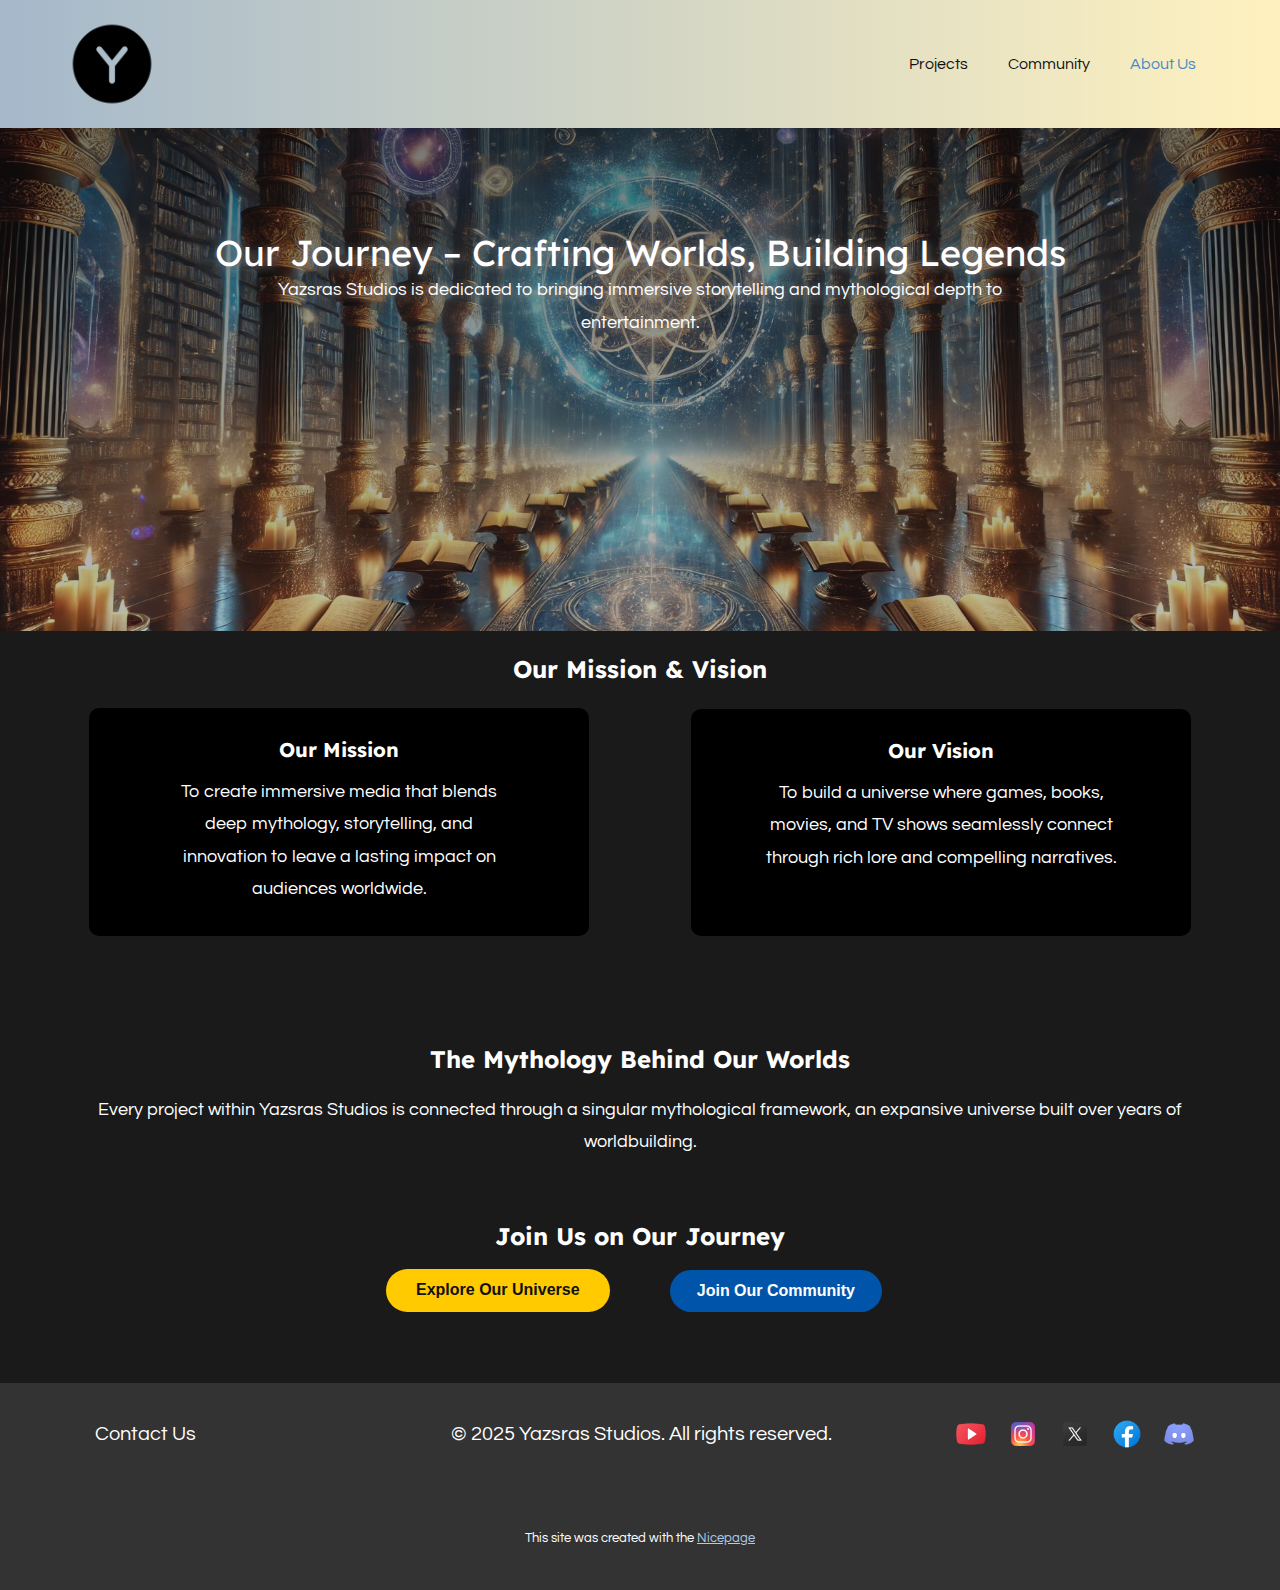
==== About-Us.html @ f7b8c3d2 "Website Version 2.0" ====
<!DOCTYPE html>
<html style="font-size: 16px;" lang="en"><head>
    <meta name="viewport" content="width=device-width, initial-scale=1.0">
    <meta charset="utf-8">
    <meta name="keywords" content="Mythology-Inspired Branding, Values and Beliefs Overview, Core Values, Creative Team Member Spotlight, Our Story and Values, Contact us">
    <meta name="description" content="">
    <title>About Us</title>
    <link rel="stylesheet" href="nicepage.css" media="screen">
<link rel="stylesheet" href="About-Us.css" media="screen">
    <script class="u-script" type="text/javascript" src="jquery.js" defer=""></script>
    <script class="u-script" type="text/javascript" src="nicepage.js" defer=""></script>
    <meta name="generator" content="Nicepage 7.2.3, nicepage.com">
    
    
    
    
    
    <link id="u-theme-google-font" rel="stylesheet" href="https://fonts.googleapis.com/css?family=Lexend:100,200,300,400,500,600,700,800,900|Questrial:400">
    <link id="u-page-google-font" rel="stylesheet" href="https://fonts.googleapis.com/css?family=Alfa+Slab+One:400">
    <script type="application/ld+json">{
		"@context": "http://schema.org",
		"@type": "Organization",
		"name": "Site1",
		"logo": "images/CompanyTemp.png"
}</script>
    <meta name="theme-color" content="#478ac9">
    <meta property="og:title" content="About Us">
    <meta property="og:description" content="">
    <meta property="og:type" content="website">
  <meta data-intl-tel-input-cdn-path="intlTelInput/"></head>
  <body data-path-to-root="./" data-include-products="false" class="u-body u-gradient u-xl-mode" data-lang="en" style="background-image: linear-gradient(#478ac9, #db545a);"><header class="u-clearfix u-gradient u-header u-header" id="sec-4bfd" data-animation-name="" data-animation-duration="0" data-animation-delay="0" data-animation-direction=""><div class="u-clearfix u-sheet u-sheet-1">
        <a href="Index.html" class="u-align-left u-image u-logo u-image-1" title="Home" data-image-width="100" data-image-height="100">
          <img src="images/CompanyTemp.png" class="u-logo-image u-logo-image-1">
        </a>
        <nav class="u-menu u-menu-one-level u-offcanvas u-menu-1">
          <div class="menu-collapse" style="font-size: 1rem; letter-spacing: 0px;">
            <a class="u-button-style u-custom-left-right-menu-spacing u-custom-padding-bottom u-custom-text-hover-color u-custom-top-bottom-menu-spacing u-hamburger-link u-nav-link u-text-active-palette-1-base u-text-hover-palette-2-base" href="#">
              <svg class="u-svg-link" viewBox="0 0 24 24"><use xlink:href="#menu-hamburger"></use></svg>
              <svg class="u-svg-content" version="1.1" id="menu-hamburger" viewBox="0 0 16 16" x="0px" y="0px" xmlns:xlink="http://www.w3.org/1999/xlink" xmlns="http://www.w3.org/2000/svg"><g><rect y="1" width="16" height="2"></rect><rect y="7" width="16" height="2"></rect><rect y="13" width="16" height="2"></rect>
</g></svg>
            </a>
          </div>
          <div class="u-custom-menu u-nav-container">
            <ul class="u-nav u-unstyled u-nav-1"><li class="u-nav-item"><a class="u-button-style u-nav-link u-text-active-palette-1-base u-text-hover-custom-color-7" href="Projects.html" style="padding: 10px 20px;">Projects</a>
</li><li class="u-nav-item"><a class="u-button-style u-nav-link u-text-active-palette-1-base u-text-hover-custom-color-7" href="Community.html" style="padding: 10px 20px;">Community</a>
</li><li class="u-nav-item"><a class="u-button-style u-nav-link u-text-active-palette-1-base u-text-hover-custom-color-7" href="About-Us.html" style="padding: 10px 20px;">About Us</a>
</li></ul>
          </div>
          <div class="u-custom-menu u-nav-container-collapse">
            <div class="u-black u-container-style u-inner-container-layout u-opacity u-opacity-95 u-sidenav">
              <div class="u-inner-container-layout u-sidenav-overflow">
                <div class="u-menu-close"></div>
                <ul class="u-align-center u-nav u-popupmenu-items u-unstyled u-nav-2"><li class="u-nav-item"><a class="u-button-style u-nav-link" href="Projects.html">Projects</a>
</li><li class="u-nav-item"><a class="u-button-style u-nav-link" href="Community.html">Community</a>
</li><li class="u-nav-item"><a class="u-button-style u-nav-link" href="About-Us.html">About Us</a>
</li></ul>
              </div>
            </div>
            <div class="u-black u-menu-overlay u-opacity u-opacity-70"></div>
          </div>
        </nav>
      </div></header> 
    <section class="skrollable u-clearfix u-container-align-center u-gradient u-image u-section-1" id="sec-defb" data-image-width="1792" data-image-height="1024">
      <div class="u-clearfix u-sheet u-sheet-1">
        <div class="u-align-center u-container-align-center u-container-style u-expanded-width u-group u-shape-rectangle u-group-1">
          <div class="u-container-layout">
            <h3 class="u-align-center u-text u-text-body-alt-color u-text-1"> Our Journey – Crafting Worlds, Building Legends</h3>
            <p class="u-align-center u-text u-text-body-alt-color u-text-2"> Yazsras Studios is dedicated to bringing immersive storytelling and mythological depth to entertainment.</p>
          </div>
        </div>
      </div>
    </section>
    <section class="u-clearfix u-grey-90 u-section-2" id="carousel_8613">
      <div class="u-clearfix u-sheet u-sheet-1">
        <h4 class="u-align-center u-text u-text-default u-text-1"> Our Mission &amp; Vision</h4>
        <div class="u-black u-container-align-center u-container-style u-group u-radius u-group-1">
          <div class="u-container-layout u-valign-middle-md u-valign-middle-sm u-valign-middle-xs u-container-layout-1">
            <h5 class="u-align-center u-text u-text-default u-text-2">Our Mission<span style="font-weight: 700;"></span>
            </h5>
            <p class="u-align-center u-text u-text-default u-text-3"> To create immersive media that blends deep mythology, storytelling, and innovation to leave a lasting impact on audiences worldwide.</p>
          </div>
        </div>
        <div class="u-black u-container-align-center u-container-style u-group u-radius u-group-2">
          <div class="u-container-layout u-container-layout-2">
            <h5 class="u-align-center u-text u-text-default u-text-4">Our Vision<span style="font-weight: 700;"></span>
            </h5>
            <p class="u-align-center u-text u-text-default u-text-5"> To build a universe where games, books, movies, and TV shows seamlessly connect through rich lore and compelling narratives.</p>
          </div>
        </div>
        <h4 class="u-align-center u-text u-text-default u-text-6"> The Mythology Behind Our Worlds</h4>
        <p class="u-align-center u-text u-text-default u-text-7"> Every project within Yazsras Studios is connected through a singular mythological framework, an expansive universe built over years of worldbuilding.</p>
      </div>
    </section>
    <section class="u-clearfix u-grey-90 u-section-3" id="sec-6b36">
      <div class="u-clearfix u-sheet u-sheet-1">
        <h4 class="u-align-center u-text u-text-default u-text-1"> Join Us on Our Journey</h4>
        <a href="Projects.html" data-page-id="509718623" class="u-align-center u-btn u-btn-round u-button-style u-custom-color-15 u-custom-font u-font-arial u-hover-custom-color-16 u-hover-feature u-radius u-btn-1">Explore Our Universe</a>
        <a href="Community.html" data-page-id="1383500237" class="u-align-center u-btn u-btn-round u-button-style u-custom-color-12 u-custom-font u-font-arial u-hover-custom-color-17 u-hover-feature u-radius u-btn-2">Join Our Community</a>
      </div>
      
      
    </section>
    
    
    
    <footer class="u-align-center u-clearfix u-container-align-center u-container-align-center-lg u-container-align-center-xl u-footer u-grey-80 u-footer" id="sec-e0c2"><div class="u-clearfix u-sheet u-valign-middle-md u-valign-middle-sm u-valign-middle-xs u-sheet-1">
        <p class="u-align-center u-small-text u-text u-text-variant u-text-1">
          <a class="u-active-none u-border-none u-btn u-button-link u-button-style u-custom-font u-hover-none u-none u-text-body-alt-color u-text-font u-btn-1" href="Contact-Us.html" data-page-id="56740245">Contact Us</a>
        </p>
        <span class="u-file-icon u-icon u-icon-1" data-href="https://discord.gg/vgN2rWb6r3" data-target="_blank">
          <img src="images/Discord.png" alt="">
        </span>
        <span class="u-file-icon u-icon u-icon-2" data-href="https://www.facebook.com/profile.php?id=61572406658357" data-target="_blank">
          <img src="images/Facebook.png" alt="">
        </span>
        <span class="u-file-icon u-icon u-icon-3" data-href="https://x.com/yazsrasstudios" data-target="_blank">
          <img src="images/XTwitter.png" alt="">
        </span>
        <span class="u-file-icon u-icon u-icon-4" data-href="https://www.instagram.com/yazsrasstudios/" data-target="_blank">
          <img src="images/Instagram.png" alt="">
        </span>
        <span class="u-file-icon u-icon u-icon-5" data-href="https://www.youtube.com/@YazsrasStudiosLLC" data-target="_blank">
          <img src="images/Youtube.png" alt="">
        </span>
        <p class="u-small-text u-text u-text-variant u-text-2"> © 2025 Yazsras Studios. All rights reserved.</p>
      </div></footer>
    <section class="u-backlink u-clearfix u-grey-80">
      <p class="u-text">
        <span>This site was created with the </span>
        <a class="u-link" href="https://nicepage.com/" target="_blank" rel="nofollow">
          <span>Nicepage</span>
        </a>
      </p>
    </section>
  
</body></html>
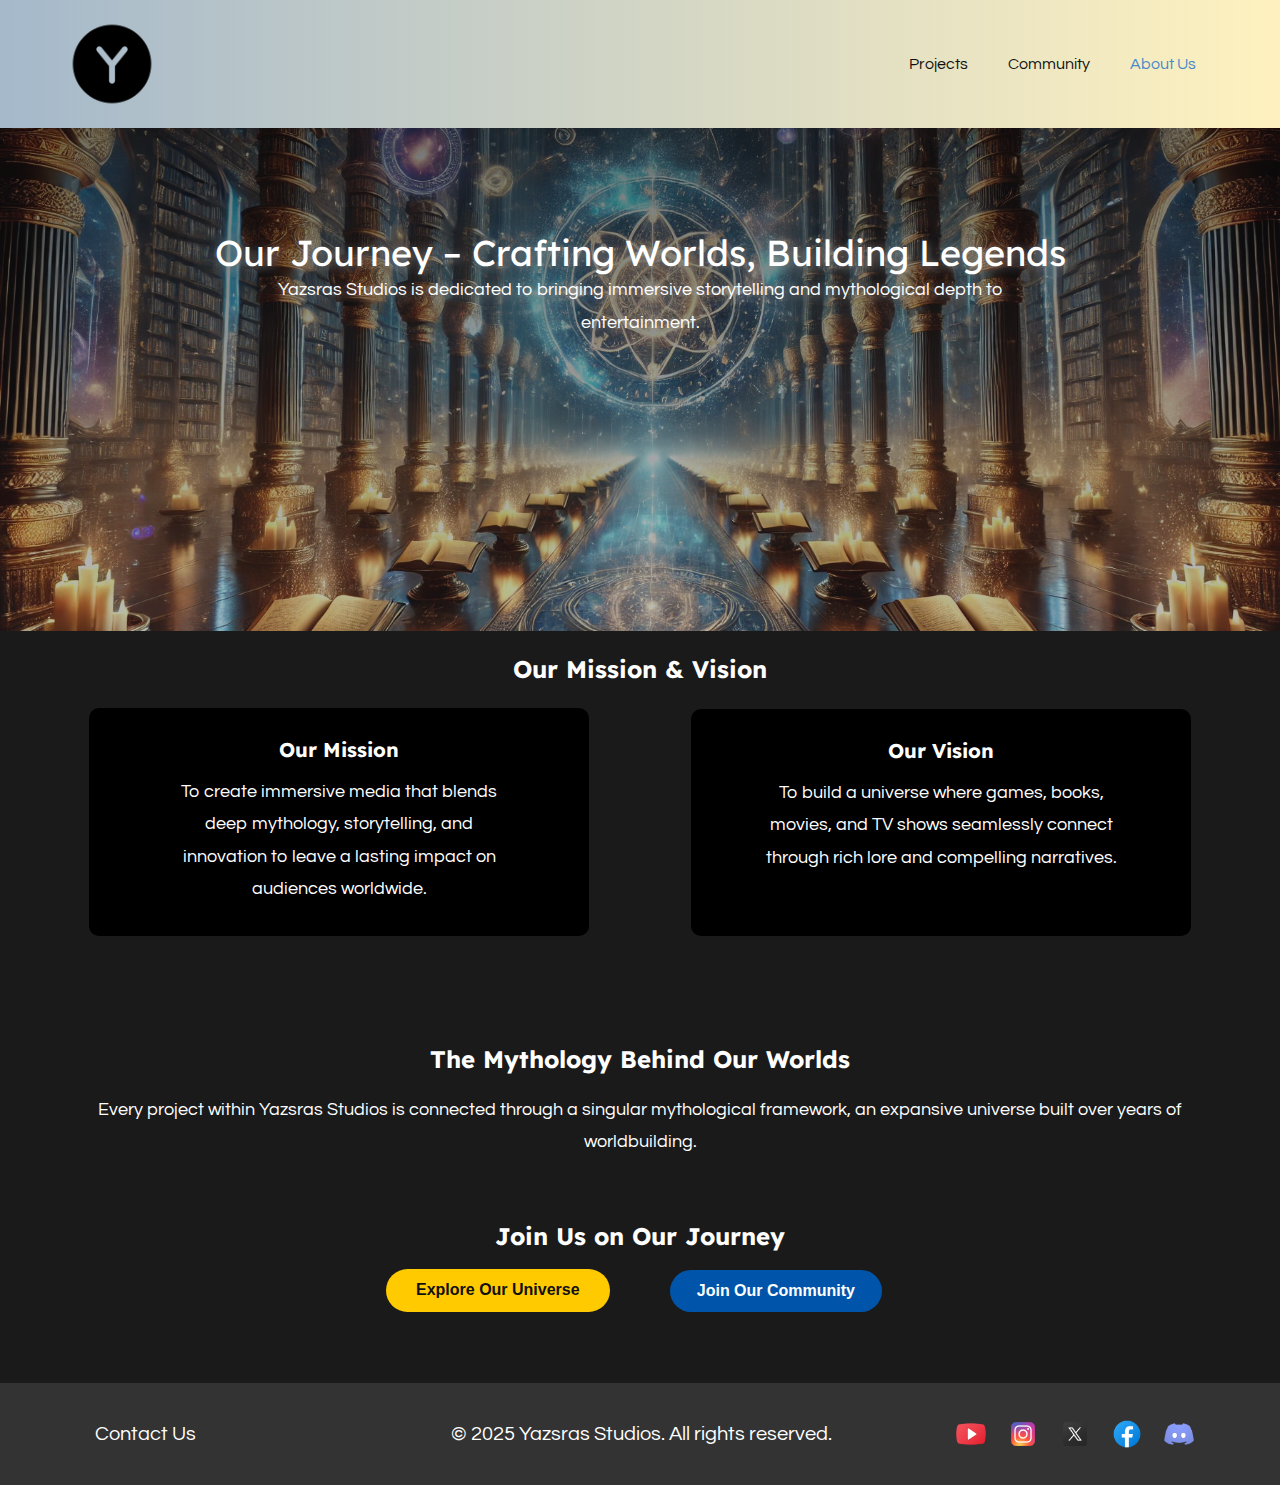
==== commit e240b175: "Website Version 1.0.2" ====
--- a/About-Us.html
+++ b/About-Us.html
@@ -29,7 +29,7 @@
     <meta property="og:type" content="website">
   <meta data-intl-tel-input-cdn-path="intlTelInput/"></head>
   <body data-path-to-root="./" data-include-products="false" class="u-body u-gradient u-xl-mode" data-lang="en" style="background-image: linear-gradient(#478ac9, #db545a);"><header class="u-clearfix u-gradient u-header u-header" id="sec-4bfd" data-animation-name="" data-animation-duration="0" data-animation-delay="0" data-animation-direction=""><div class="u-clearfix u-sheet u-sheet-1">
-        <a href="Index.html" class="u-align-left u-image u-logo u-image-1" title="Home" data-image-width="100" data-image-height="100">
+        <a href="./" data-page-id="284768867" class="u-align-left u-image u-logo u-image-1" title="Home" data-image-width="100" data-image-height="100">
           <img src="images/CompanyTemp.png" class="u-logo-image u-logo-image-1">
         </a>
         <nav class="u-menu u-menu-one-level u-offcanvas u-menu-1">
@@ -124,13 +124,6 @@
         </span>
         <p class="u-small-text u-text u-text-variant u-text-2"> © 2025 Yazsras Studios. All rights reserved.</p>
       </div></footer>
-    <section class="u-backlink u-clearfix u-grey-80">
-      <p class="u-text">
-        <span>This site was created with the </span>
-        <a class="u-link" href="https://nicepage.com/" target="_blank" rel="nofollow">
-          <span>Nicepage</span>
-        </a>
-      </p>
-    </section>
+    
   
 </body></html>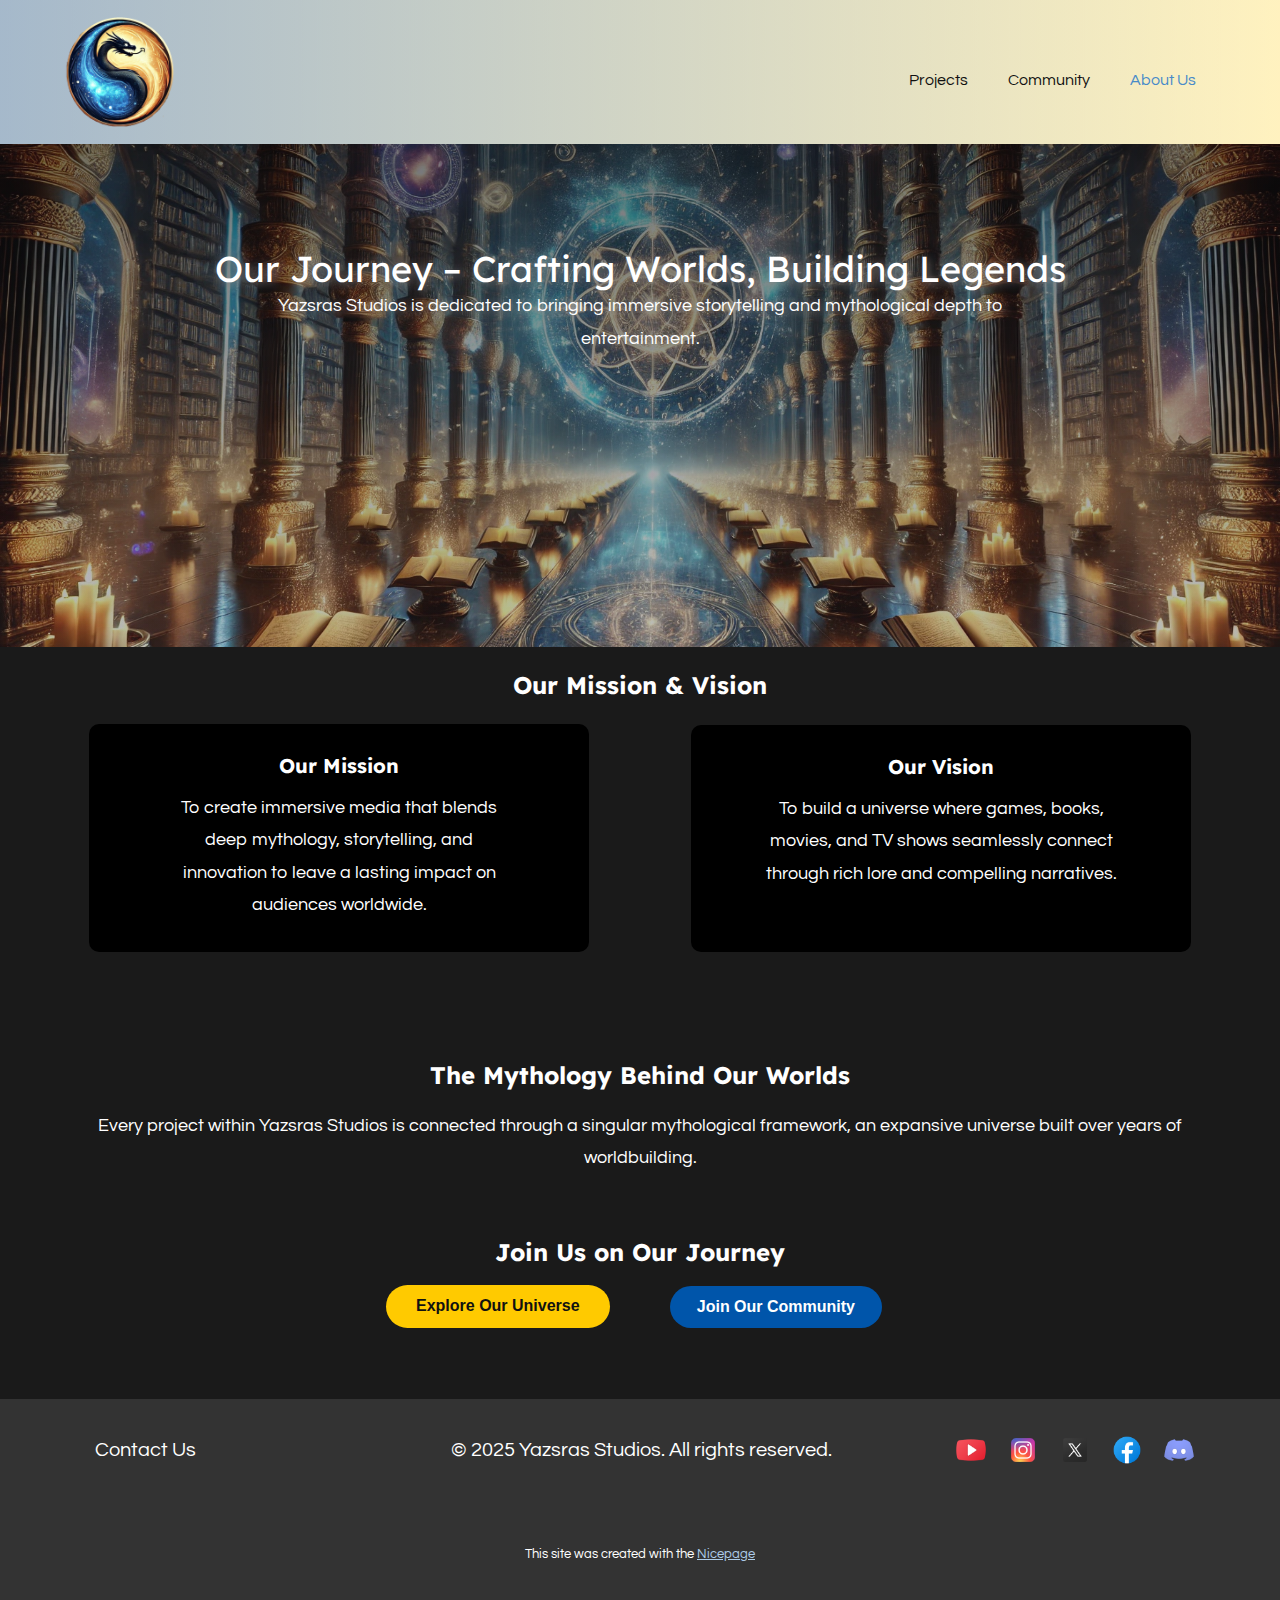
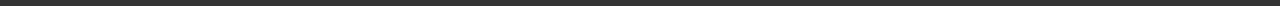
==== commit a4ed2a54: "Website Version 1.0.4" ====
--- a/About-Us.html
+++ b/About-Us.html
@@ -21,7 +21,7 @@
 		"@context": "http://schema.org",
 		"@type": "Organization",
 		"name": "Site1",
-		"logo": "images/CompanyTemp.png"
+		"logo": "images/CompanyLogo.png"
 }</script>
     <meta name="theme-color" content="#478ac9">
     <meta property="og:title" content="About Us">
@@ -29,8 +29,8 @@
     <meta property="og:type" content="website">
   <meta data-intl-tel-input-cdn-path="intlTelInput/"></head>
   <body data-path-to-root="./" data-include-products="false" class="u-body u-gradient u-xl-mode" data-lang="en" style="background-image: linear-gradient(#478ac9, #db545a);"><header class="u-clearfix u-gradient u-header u-header" id="sec-4bfd" data-animation-name="" data-animation-duration="0" data-animation-delay="0" data-animation-direction=""><div class="u-clearfix u-sheet u-sheet-1">
-        <a href="./" data-page-id="284768867" class="u-align-left u-image u-logo u-image-1" title="Home" data-image-width="100" data-image-height="100">
-          <img src="images/CompanyTemp.png" class="u-logo-image u-logo-image-1">
+        <a href="./" data-page-id="284768867" class="u-align-left u-image u-logo u-image-1" title="Home" data-image-width="500" data-image-height="500">
+          <img src="images/CompanyLogo.png" class="u-logo-image u-logo-image-1">
         </a>
         <nav class="u-menu u-menu-one-level u-offcanvas u-menu-1">
           <div class="menu-collapse" style="font-size: 1rem; letter-spacing: 0px;">
@@ -124,6 +124,13 @@
         </span>
         <p class="u-small-text u-text u-text-variant u-text-2"> © 2025 Yazsras Studios. All rights reserved.</p>
       </div></footer>
-    
+    <section class="u-backlink u-clearfix u-grey-80">
+      <p class="u-text">
+        <span>This site was created with the </span>
+        <a class="u-link" href="https://nicepage.com/" target="_blank" rel="nofollow">
+          <span>Nicepage</span>
+        </a>
+      </p>
+    </section>
   
 </body></html>--- a/nicepage.css
+++ b/nicepage.css
@@ -46908,8 +46908,8 @@
 }
 
 .u-header .u-image-1 {
-  width: 94px;
-  height: 94px;
+  width: 110px;
+  height: 110px;
   margin: 17px auto 0 0;
 }
 
@@ -46932,8 +46932,8 @@
 }
 @media (max-width: 1199px) {
   .u-header .u-image-1 {
-    width: 94px;
-    height: 94px;
+    width: 110px;
+    height: 110px;
   }
 
   .u-header .u-menu-1 {
--- a/About-Us.css
+++ b/About-Us.css
@@ -256,12 +256,6 @@
   }
 }
 
-@media (max-width: 575px) {
-  .u-section-3 .u-btn-2 {
-    margin-left: 58px;
-  }
-}
-
 .u-section-3 .u-btn-1,
 .u-section-3 .u-btn-1:before,
 .u-section-3 .u-btn-1 > .u-container-layout:before {
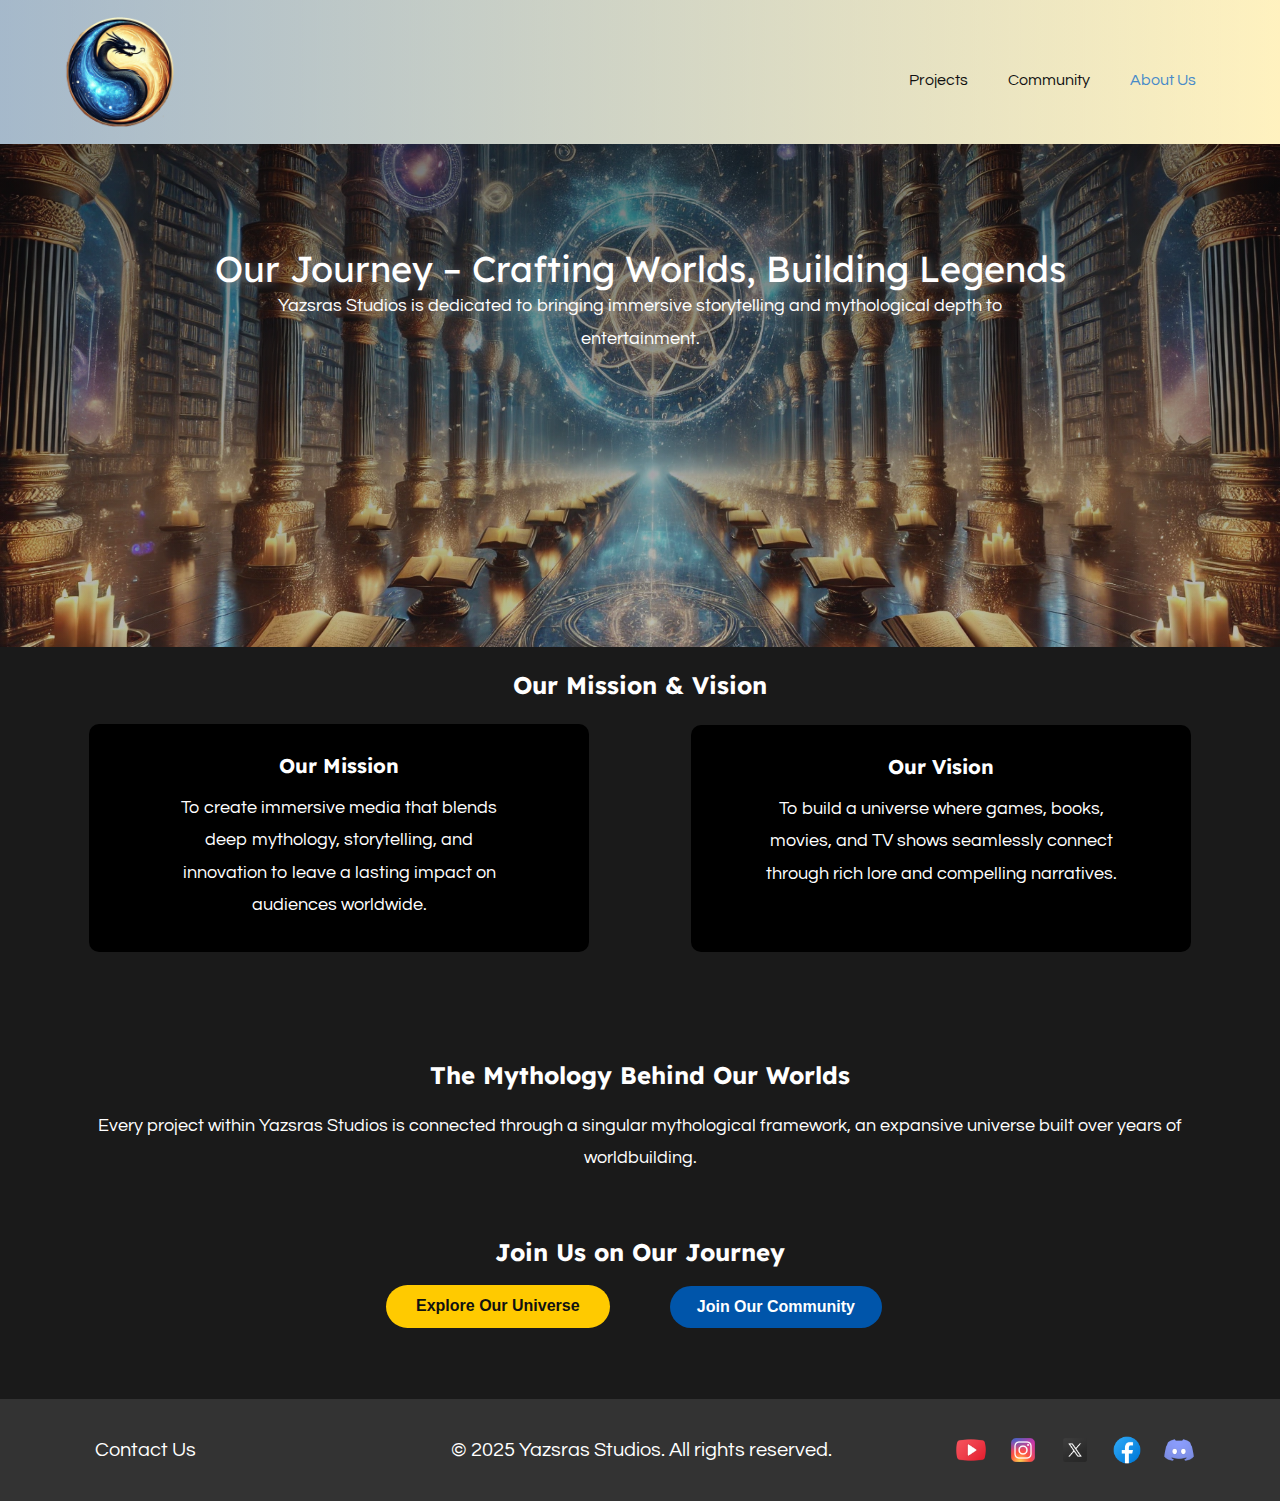
==== commit ba6271a1: "Website Version 1.0.4.2" ====
--- a/About-Us.html
+++ b/About-Us.html
@@ -124,13 +124,6 @@
         </span>
         <p class="u-small-text u-text u-text-variant u-text-2"> © 2025 Yazsras Studios. All rights reserved.</p>
       </div></footer>
-    <section class="u-backlink u-clearfix u-grey-80">
-      <p class="u-text">
-        <span>This site was created with the </span>
-        <a class="u-link" href="https://nicepage.com/" target="_blank" rel="nofollow">
-          <span>Nicepage</span>
-        </a>
-      </p>
-    </section>
+    
   
 </body></html>